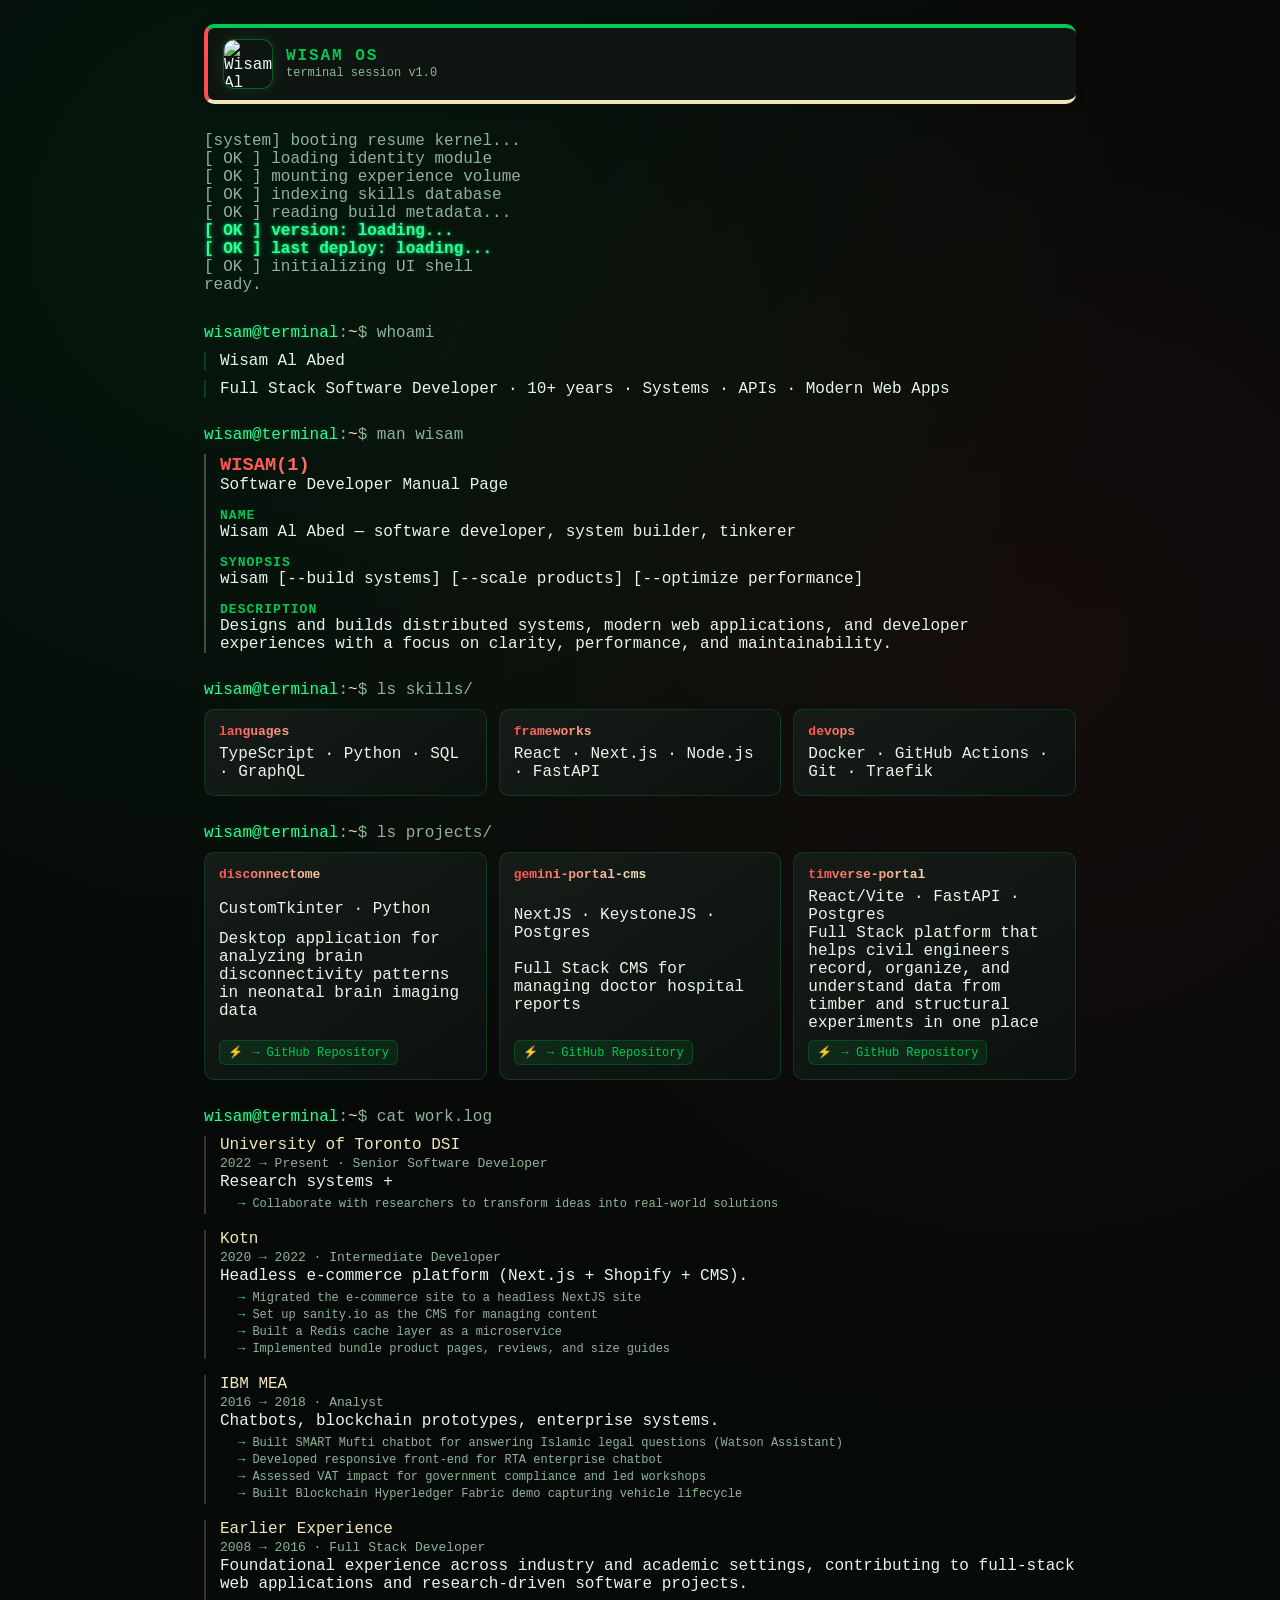
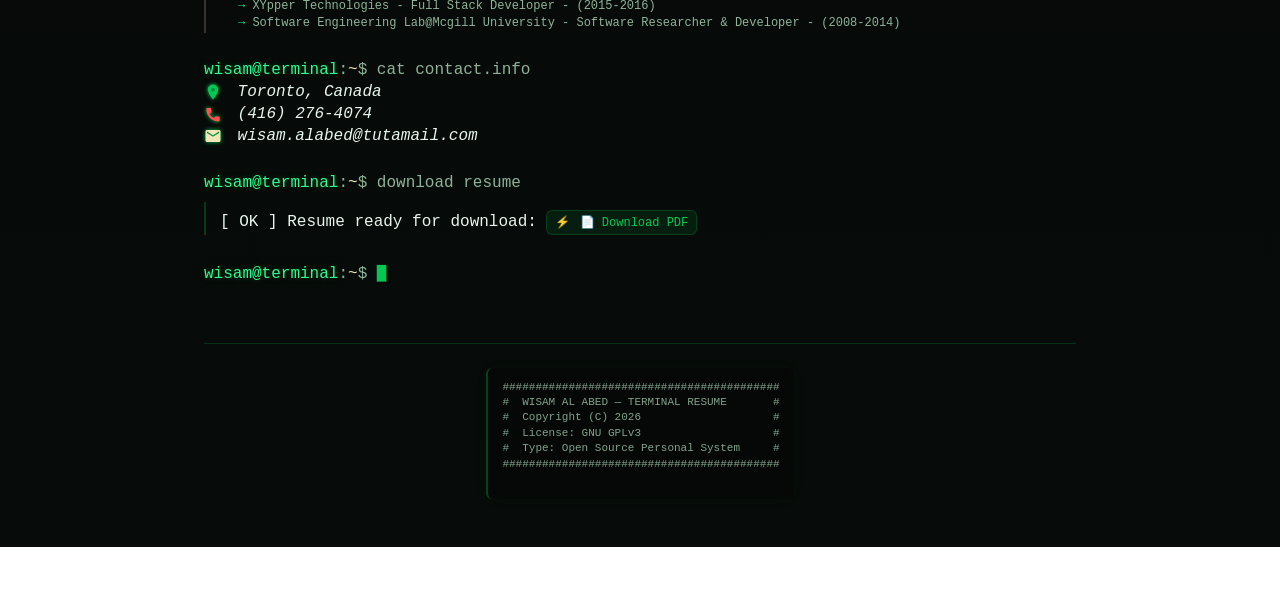
==== site/index.html @ 89fd5589 "fix: clean up earlier experience" ====
<!DOCTYPE html>
<html lang="en">

<head>
  <meta charset="UTF-8" />
  <meta name="viewport" content="width=device-width, initial-scale=1.0" />
  <title>wisam@terminal:~$</title>
  <link rel="icon" type="image/png" sizes="32x32" href="favicon.png">
  <link rel="icon" type="image/png" sizes="16x16" href="favicon.png">
  <link rel="stylesheet" href="styles.css" />
</head>

<body>
  <main class="terminal" role="main" aria-label="Elite Terminal Resume">

    <header class="logo" aria-label="System Identity">
      <img src="https://avatars.githubusercontent.com/u/4520207?s=400" alt="Wisam Al Abed avatar" />
      <div class="logo-text">
        <span class="sys-name">WISAM OS</span>
        <span class="sys-tag">terminal session v1.0</span>
      </div>
    </header>

    <!-- BOOT SEQUENCE -->
    <section class="boot">
      <p><span class="sys">[system]</span> booting resume kernel...</p>
      <p><span class="ok">[ OK ]</span> loading identity module</p>
      <p><span class="ok">[ OK ]</span> mounting experience volume</p>
      <p><span class="ok">[ OK ]</span> indexing skills database</p>
      <p><span class="ok">[ OK ]</span> reading build metadata...</p>
      <p id="version-line">[ OK ] version: loading...</p>
      <p id="deploy-line">[ OK ] last deploy: loading...</p>
      <p><span class="ok">[ OK ]</span> initializing UI shell</p>
      <p class="cursor-line">ready.</p>
    </section>

    <!-- WHOAMI -->
    <section class="block">
      <p class="prompt-line">
        <span class="user">wisam@terminal</span>:<span class="path">~</span>$ whoami
      </p>
      <p class="out big">
        Wisam Al Abed
      </p>
      <p class="out dim">
        Full Stack Software Developer · 10+ years · Systems · APIs · Modern Web Apps
      </p>
    </section>

    <!-- MAN PAGE -->
    <section class="block">
      <p class="prompt-line">
        <span class="user">wisam@terminal</span>:<span class="path">~</span>$ man wisam
      </p>

      <article class="man">
        <h1>WISAM(1)</h1>
        <p class="dim">Software Developer Manual Page</p>

        <h2>NAME</h2>
        <p>Wisam Al Abed — software developer, system builder, tinkerer</p>

        <h2>SYNOPSIS</h2>
        <p>wisam [--build systems] [--scale products] [--optimize performance]</p>

        <h2>DESCRIPTION</h2>
        <p>
          Designs and builds distributed systems, modern web applications,
          and developer experiences with a focus on clarity, performance,
          and maintainability.
        </p>
      </article>
    </section>

    <!-- SKILLS -->
    <section class="block">
      <p class="prompt-line">
        <span class="user">wisam@terminal</span>:<span class="path">~</span>$ ls skills/
      </p>

      <div class="grid">
        <div class="card">
          <h3>languages</h3>
          <p>TypeScript · Python · SQL · GraphQL</p>
        </div>

        <div class="card">
          <h3>frameworks</h3>
          <p>React · Next.js · Node.js · FastAPI</p>
        </div>

        <div class="card">
          <h3>devops</h3>
          <p>Docker · GitHub Actions · Git · Traefik</p>
        </div>
      </div>
    </section>

    <!-- PROJECTS SHOWCASE -->
    <section class="block">
      <p class="prompt-line">
        <span class="user">wisam@terminal</span>:<span class="path">~</span>$ ls projects/
      </p>

      <div class="grid">
        <div class="card">
          <h3>Disconnectome</h3>
          <p>CustomTkinter · Python </p>
          <p>Desktop application for analyzing brain disconnectivity patterns in neonatal brain imaging data</p>
          <p><a href="https://github.com/sufkes/neonatal_disconnectome" target="_blank" class="github-link">→ GitHub
              Repository</a></p>
        </div>

        <div class="card">
          <h3>GEMINI-portal-CMS</h3>
          <p>NextJS · KeystoneJS · Postgres</p>
          <p>Full Stack CMS for managing doctor hospital reports</p>
          <p><a href="https://github.com/GEMINI-Medicine/GEMINI-DSI-portal-template" target="_blank"
              class="github-link">→ GitHub Repository</a></p>
        </div>

        <div class="card">
          <h3>timverse-portal</h3>
          <p>React/Vite · FastAPI · Postgres</p>
          <p>Full Stack platform that helps civil engineers record, organize, and understand data from timber and structural experiments in one place</p>
          <p><a href="https://github.com/SuStrucSy/BarkByte" target="_blank" class="github-link">→
              GitHub Repository</a></p>
        </div>

      </div>
    </section>

    <!-- WORK -->
    <section class="block">
      <p class="prompt-line">
        <span class="user">wisam@terminal</span>:<span class="path">~</span>$ cat work.log
      </p>

      <div class="timeline">

        <article class="job">
          <p class="title">University of Toronto DSI</p>
          <p class="meta">2022 → Present · Senior Software Developer</p>
          <p class="desc">Research systems + </p>
          <ul class="highlights">
            <li>Collaborate with researchers to transform ideas into real-world solutions</li>
          </ul>
        </article>

        <article class="job">
          <p class="title">Kotn</p>
          <p class="meta">2020 → 2022 · Intermediate Developer</p>
          <p class="desc">Headless e-commerce platform (Next.js + Shopify + CMS).</p>
          <ul class="highlights">
            <li>Migrated the e-commerce site to a headless NextJS site</li>
            <li>Set up sanity.io as the CMS for managing content</li>
            <li>Built a Redis cache layer as a microservice</li>
            <li>Implemented bundle product pages, reviews, and size guides</li>
          </ul>
        </article>

        <article class="job">
          <p class="title">IBM MEA</p>
          <p class="meta">2016 → 2018 · Analyst</p>
          <p class="desc">Chatbots, blockchain prototypes, enterprise systems.</p>
          <ul class="highlights">
            <li>Built SMART Mufti chatbot for answering Islamic legal questions (Watson Assistant)</li>
            <li>Developed responsive front-end for RTA enterprise chatbot</li>
            <li>Assessed VAT impact for government compliance and led workshops</li>
            <li>Built Blockchain Hyperledger Fabric demo capturing vehicle lifecycle</li>
          </ul>
        </article>

        <article class="job">
          <p class="title">Earlier Experience</p>
          <p class="meta">2008 → 2016 · Full Stack Developer</p>
          <p class="desc">Foundational experience across industry and academic settings, contributing to full-stack web applications and research-driven software projects.</p>
          <ul class="highlights">
            <li> XYpper Technologies - Full Stack Developer - (2015-2016)</li>
            <li>Software Engineering Lab@Mcgill University - Software Researcher & Developer - (2008-2014)</li>
          </ul>
        </article>
      </div>
    </section>

    <!-- CONTACT -->
    <section class="block">
      <p class="prompt-line">
        <span class="user">wisam@terminal</span>:<span class="path">~</span>$ cat contact.info
      </p>

      <address class="contact">
        <p>
          <svg class="icon-location" xmlns="http://www.w3.org/2000/svg" viewBox="0 0 24 24">
            <path
              d="M12 2C8.13401 2 5 5.13401 5 9C5 13.25 12 22 12 22C12 22 19 13.25 19 9C19 5.13401 15.866 2 12 2ZM12 11.5C10.6193 11.5 9.5 10.3807 9.5 9C9.5 7.61929 10.6193 6.5 12 6.5C13.3807 6.5 14.5 7.61929 14.5 9C14.5 10.3807 13.3807 11.5 12 11.5Z" />
          </svg>
          Toronto, Canada
        </p>
        <p>
          <svg class="icon-phone" xmlns="http://www.w3.org/2000/svg" viewBox="0 0 24 24">
            <path
              d="M6.62 10.79C8.06 13.81 10.19 15.94 13.21 17.38L15.41 15.18C15.6 14.99 15.86 14.93 16.11 14.99C17.27 15.29 18.5 15.45 19.77 15.45C20.4 15.45 20.91 15.96 20.91 16.59V20.91C20.91 21.54 20.4 22.05 19.77 22.05C10.49 22.05 3 14.56 3 5.28C3 4.65 3.51 4.14 4.14 4.14H8.46C9.09 4.14 9.6 4.65 9.6 5.28C9.6 6.55 9.76 7.78 10.06 8.94C10.12 9.19 10.06 9.45 9.87 9.64L7.67 11.84Z" />
          </svg>
          (416) 276-4074
        </p>
        <p>
          <svg class="icon-email" xmlns="http://www.w3.org/2000/svg" viewBox="0 0 24 24">
            <path
              d="M20 4H4C2.897 4 2 4.897 2 6V18C2 19.103 2.897 20 4 20H20C21.103 20 22 19.103 22 18V6C22 4.897 21.103 4 20 4ZM20 8L12 13L4 8V6L12 11L20 6V8Z" />
          </svg>
          wisam.alabed@tutamail.com
        </p>
      </address>
    </section>

    <!-- DOWNLOAD RESUME COMMAND -->
    <section class="block">
      <p class="prompt-line">
        <span class="user">wisam@terminal</span>:<span class="path">~</span>$ download resume
      </p>

      <p class="out" id="resume-line">
        [ OK ] Resume ready for download:
        <a href="https://wisamalabed.github.io/wisam-alabed-v4/resume-macchiato.pdf" target="_blank"
          class="github-link">📄 Download PDF</a>
      </p>
    </section>

    <!-- CURSOR -->
    <section class="cursor">
      <span class="user">wisam@terminal</span>:<span class="path">~</span>$ <span class="blink">█</span>
    </section>
    <footer class="terminal-footer" aria-label="License information">
      <pre class="copyleft-banner">
##########################################
#  WISAM AL ABED — TERMINAL RESUME       #
#  Copyright (C) 2026                    #
#  License: GNU GPLv3                    #
#  Type: Open Source Personal System     #
##########################################
  </pre>
    </footer>
  </main>

</body>

</html>
---- site/styles.css ----
/* =========================
   VARIABLES
========================= */
:root {
  /* Core Palette (Palestine-inspired) */
  --bg: #070b09;
  /* deep ink black */
  --panel: #0e1511;
  /* lifted surface */
  --text: #e7f5ec;
  /* soft off-white green tint */
  --dim: #8fb39a;
  /* muted terminal green */
  --green: #00c853;
  /* terminal green */
  --green-soft: #2dfc8f;
  --red: #ff4f4f;
  /* accent red from Palestine flag */
  --sand: #f0e6b8;
  /* sand tone from flag */
  --cyan: #4dfcff;
  --red-rgb: 229, 57, 53;
  --green-rgb: 0, 200, 83;
  --sand-rgb: 200, 182, 138;

  /* Typography */
  --font-mono: ui-monospace, SFMono-Regular, Menlo, Monaco, monospace;

  /* Borders & Shadows */
  --border-radius-small: 6px;
  --border-radius-medium: 10px;
  --shadow-card: 0 0 18px rgba(0, 200, 83, 0.05);

  /* Animations */
  --blink-duration: 1s;
  --flicker-duration: 4s;
  --metadata-flicker-duration: 3s;
}

/* =========================
   RESET
========================= */
* {
  box-sizing: border-box;
  margin: 0;
  padding: 0;
}

body {
  font-family: var(--font-mono);
  color: var(--text);
  background:
    radial-gradient(circle at 20% 10%, rgba(0, 200, 83, 0.08), transparent 40%),
    radial-gradient(circle at 80% 30%, rgba(255, 79, 79, 0.06), transparent 45%),
    linear-gradient(to bottom, #050807, var(--bg));
}

/* Geometric grid for texture */
body::before {
  content: "";
  position: fixed;
  inset: 0;
  pointer-events: none;
  opacity: 0.06;
  background-image:
    linear-gradient(45deg, rgba(255, 255, 255, 0.08) 1px, transparent 1px),
    linear-gradient(-45deg, rgba(255, 255, 255, 0.06) 1px, transparent 1px);
  background-size: 60px 60px;
}

/* CRT scanlines */
body::after {
  content: "";
  position: fixed;
  inset: 0;
  pointer-events: none;
  background: repeating-linear-gradient(to bottom,
      rgba(255, 255, 255, 0.02),
      rgba(255, 255, 255, 0.02) 1px,
      transparent 2px,
      transparent 4px);
  mix-blend-mode: overlay;
  opacity: 0.25;
}

/* =========================
   TERMINAL CONTAINER
========================= */
.terminal {
  max-width: 920px;
  margin: 0 auto;
  padding: 24px;
}

/* =========================
   LOGO (flat, subtle)
========================= */
.logo {
  display: flex;
  align-items: center;
  gap: 14px;
  margin-bottom: 28px;
  padding: 12px 16px;
  /* compact padding */
  border-radius: var(--border-radius-medium);

  /* subtle solid background using sand as base */
  background: var(--panel);
  /* keeps it neutral and soft */

  /* optional colored border to hint Palestine colors */
  border-left: 4px solid var(--red);
  border-top: 4px solid var(--green);
  border-bottom: 4px solid var(--sand);

  backdrop-filter: blur(6px);
  box-shadow: 0 0 12px rgba(0, 0, 0, 0.1);
  /* subtle shadow */
}

.logo img {
  width: 48px;
  height: 48px;
  border-radius: 10px;
  box-shadow: 0 0 0 1px rgba(var(--green-rgb), 0.3),
    0 0 12px rgba(var(--green-rgb), 0.2);
  filter: contrast(1.05) saturate(1.1);
  animation: flicker var(--flicker-duration) infinite;
}

.logo-text {
  display: flex;
  flex-direction: column;
  line-height: 1.2;
}

.sys-name {
  color: var(--green);
  font-weight: 700;
  letter-spacing: 0.12em;
  text-transform: uppercase;
}

.sys-tag {
  color: var(--dim);
  font-size: 12px;
}

/* =========================
   BOOT SEQUENCE
========================= */
.boot {
  color: var(--dim);
  margin-bottom: 30px;
}

/* Generic fade-in for all lines */
.boot p {
  opacity: 0;
  animation: bootIn 0.4s forwards;
  animation-delay: calc(0.2s + 0.3s * var(--i));
  /* staggered automatically */
}

/* Assign --i dynamically using nth-child */
.boot p:nth-child(1) {
  --i: 0;
}

.boot p:nth-child(2) {
  --i: 1;
}

.boot p:nth-child(3) {
  --i: 2;
}

.boot p:nth-child(4) {
  --i: 3;
}

.boot p:nth-child(5) {
  --i: 4;
}

.boot p:nth-child(6) {
  --i: 5;
}

.boot p:nth-child(7) {
  --i: 6;
}

.boot p:nth-child(8) {
  --i: 7;
}

.boot p:nth-child(9) {
  --i: 8;
}

/* Metadata flicker */
#version-line,
#deploy-line {
  color: var(--green-soft);
  font-weight: 700;
  text-shadow: 0 0 2px rgba(0, 255, 150, 0.5),
    0 0 4px rgba(0, 255, 150, 0.4),
    0 0 6px rgba(0, 255, 150, 0.3);
}


/* Fade-in animation */
@keyframes bootIn {
  to {
    opacity: 1;
  }
}

/* Flicker animation for metadata lines */
@keyframes metadata-flicker {

  0%,
  100% {
    opacity: 1;
  }

  92% {
    opacity: 1;
  }

  93% {
    opacity: 0.85;
  }

  94% {
    opacity: 1;
  }

  97% {
    opacity: 0.9;
  }
}

@keyframes flicker {

  0%,
  100% {
    opacity: 1;
  }

  92% {
    opacity: 1;
  }

  93% {
    opacity: 0.85;
  }

  94% {
    opacity: 1;
  }

  97% {
    opacity: 0.9;
  }
}

/* =========================
   PROMPT & BLOCK
========================= */
.prompt-line {
  margin: 0;
  color: var(--dim);
}

.user {
  color: var(--green-soft);
  text-shadow: 0 0 6px rgba(0, 200, 83, 0.3);
}

.path {
  color: var(--sand);
}

.block {
  margin-bottom: 28px;
}

.out {
  margin-top: 10px;
  padding-left: 14px;
  border-left: 2px solid rgba(0, 200, 83, 0.25);
}

/* =========================
   DOWNLOAD BLOCK
========================= */
#resume-line {
  opacity: 0;
  animation: bootIn 0.4s forwards;
  animation-delay: 0.3s;
  /* adjust timing if needed */
}

/* =========================
   MAN PAGE
========================= */
.man {
  margin-top: 10px;
  padding-left: 14px;
  border-left: 2px solid rgba(200, 182, 138, 0.35);
}

.man h1 {
  background: linear-gradient(90deg, var(--red), var(--sand), var(--green));
  -webkit-background-clip: text;
  -webkit-text-fill-color: transparent;
  background-clip: text;
  margin: 0;
}

.man h2 {
  margin-top: 14px;
  color: var(--green);
  font-size: 13px;
  letter-spacing: 0.08em;
  text-transform: uppercase;
}

/* =========================
   GRID CARDS
========================= */
.grid {
  display: grid;
  grid-template-columns: repeat(auto-fit, minmax(220px, 1fr));
  gap: 12px;
  margin-top: 10px;
}

.card {
  background: linear-gradient(145deg, rgba(255, 255, 255, 0.03), rgba(0, 0, 0, 0.2)), var(--panel);
  border: 1px solid rgba(0, 200, 83, 0.2);
  padding: 14px;
  border-radius: var(--border-radius-medium);
  transition: transform 0.2s ease, border-color 0.2s ease, background 0.2s ease;
  position: relative;
  display: flex;
  flex-direction: column;
  justify-content: space-between;
}

.card:hover {
  transform: translateY(-2px);
  border-color: rgba(0, 200, 83, 0.35);
  color: var(--cyan);
}

/* Dark overlay on hover to improve contrast */
.card::after {
  content: "";
  position: absolute;
  inset: 0;
  border-radius: var(--border-radius-medium);
  background: rgba(0, 0, 0, 0.4);
  /* semi-transparent dark layer */
  opacity: 0;
  transition: opacity 0.2s ease;
  pointer-events: none;
}

.card:hover::after {
  opacity: 1;
}

/* Headings */
.card h3 {
  position: relative;
  /* above overlay */
  margin: 0 0 6px;
  font-size: 13px;
  text-transform: lowercase;
  background: linear-gradient(90deg, var(--red), var(--sand), var(--green));
  background-clip: text;
  -webkit-background-clip: text;
  -webkit-text-fill-color: transparent;
  z-index: 1;
}

/* Fallback: solid color for accessibility if gradient fails */
.card:hover h3 {
  color: var(--text);
  /* ensures visibility above gradient overlay */
}


/* =========================
   Project Showcase
========================= */

/* GitHub Link Styling */
.github-link {
  display: inline-block;
  margin-top: 8px;
  padding: 4px 8px;
  background: rgba(0, 200, 83, 0.1);
  color: var(--green);
  text-decoration: none;
  border-radius: var(--border-radius-small);
  font-size: 12px;
  transition: all 0.2s ease;
  border: 1px solid rgba(0, 200, 83, 0.2);
}

.github-link:hover {
  background: rgba(0, 200, 83, 0.2);
  border-color: var(--green);
  color: var(--green-soft);
  transform: translateY(-1px);
  box-shadow: 0 2px 4px rgba(0, 200, 83, 0.3);
}

.github-link::before {
  content: "⚡ ";
  margin-right: 2px;
}


/* =========================
   TIMELINE
========================= */
.timeline {
  margin-top: 10px;
  display: flex;
  flex-direction: column;
  gap: 16px;
}

.job {
  padding-left: 14px;
  border-left: 2px solid rgba(200, 182, 138, 0.25);
}

.title {
  color: var(--sand);
  margin: 0;
}

.meta {
  color: var(--dim);
  font-size: 13px;
  margin: 2px 0;
}

.desc {
  margin: 0;
  color: var(--text);
}

.highlights {
  margin: 6px 0 0 18px;
  padding: 0;
  list-style: none;
  color: var(--dim);
  font-size: 12px;
}

.highlights li::before {
  content: "→ ";
  color: var(--green-soft);
}

.highlights li {
  margin-bottom: 3px;
}

/* =========================
   CONTACT
========================= */
.contact p {
  margin: 4px 0;
}

.contact svg {
  width: 18px;
  height: 18px;
  vertical-align: middle;
  margin-right: 6px;
  transition: filter 0.3s ease;
  filter: drop-shadow(0 0 2px var(--green));
}

.icon-location {
  fill: var(--green);
  filter: drop-shadow(0 0 3px var(--green));
}

.icon-phone {
  fill: var(--red);
  filter: drop-shadow(0 0 3px var(--red));
}

.icon-email {
  fill: var(--sand);
  filter: drop-shadow(0 0 3px var(--sand));
}

/* Hover effect for glow intensification */
.contact p:hover svg {
  filter: drop-shadow(0 0 5px currentColor);
}

/* =========================
   CURSOR
========================= */
.cursor {
  margin-top: 30px;
  color: var(--dim);
}

.blink {
  animation: blink var(--blink-duration) infinite;
  color: var(--green);
}

@keyframes blink {
  50% {
    opacity: 0;
  }
}

/* =========================
   TERMINAL FOOTER
========================= */
.terminal-footer {
  margin-top: 60px;
  padding: 24px 16px;
  border-top: 1px solid rgba(0, 200, 83, 0.2);
  display: flex;
  justify-content: center;
  background: transparent;
}

.copyleft-banner {
  font-family: var(--font-mono);
  font-size: 11px;
  line-height: 1.4;
  color: var(--dim);
  white-space: pre;
  text-align: left;
  max-width: 100%;
  overflow-x: auto;
  padding: 12px 14px;
  border-left: 2px solid rgba(0, 200, 83, 0.35);
  background: rgba(0, 0, 0, 0.25);
  border-radius: var(--border-radius-small);
  opacity: 0.9;
  box-shadow: var(--shadow-card);
}

.copyleft-banner:hover {
  opacity: 1;
  border-left-color: var(--green);
  background: rgba(0, 200, 83, 0.06);
}

/* =========================
   RESPONSIVE
========================= */
@media (max-width: 600px) {
  .terminal {
    padding: 16px;
  }
}

/* =========================
   PRINT STYLES
========================= */
@media print {

  /* =========================
     BODY AND TERMINAL
  ========================== */
  body {
    background: #fff !important;
    color: #000 !important;
    font-family: Arial, Helvetica, sans-serif !important;
  }

  .terminal {
    max-width: 100% !important;
    padding: 0 !important;
    margin: 0 !important;
    border: none !important;
    background: none !important;
    box-shadow: none !important;
  }

  /* =========================
     HIDE NON-ESSENTIAL ELEMENTS
  ========================== */
  body::before,
  body::after,
  .logo img,
  .theme-switch,
  .copyleft-banner,
  .boot,
  .cursor {
    display: none !important;
  }

  /* =========================
     HEADERS AND LOGO TEXT
  ========================== */
  .logo {
    background: none !important;
    border: none !important;
    padding: 0 !important;
  }

  .logo-text,
  .sys-name,
  .sys-tag {
    color: #000 !important;
    text-shadow: none !important;
  }

  /* =========================
     PROMPT & BLOCKS
  ========================== */
  .prompt-line {
    display: none !important;
  }

  .block,
  .out,
  .man,
  .timeline,
  .grid {
    border: none !important;
    background: none !important;
    padding: 0 !important;
    margin: 0 0 12px 0 !important;
  }

  /* =========================
     JOB HIGHLIGHTS
  ========================== */
  .job {
    padding-left: 0 !important;
    border-left: none !important;
  }

  .title {
    font-weight: 700;
    font-size: 14px;
    color: #000 !important;
  }

  .meta {
    font-style: italic;
    font-size: 12px;
    color: #333 !important;
    margin: 0 0 4px 0;
  }

  .desc,
  .highlights {
    font-size: 12px;
    color: #000 !important;
    margin: 0 0 6px 0;
  }

  .highlights li {
    margin-left: 1em;
    color: #000 !important;
    list-style-type: disc;
  }

  /* =========================
     GRID CARDS
  ========================== */
  .grid {
    display: block !important;
  }

  .card {
    border: 1px solid #000 !important;
    padding: 6px 8px !important;
    margin-bottom: 8px;
    background: none !important;
    box-shadow: none !important;
  }

  .card h3,
  .card p {
    color: #000 !important;
    text-shadow: none !important;
  }

  /* =========================
     CONTACT SECTION
  ========================== */
  .contact p {
    font-size: 12px !important;
    color: #000 !important;
  }

  .icon-location,
  .icon-phone,
  .icon-email {
    display: none !important;
  }

  /* =========================
     CURSOR AND ANIMATIONS
  ========================== */
  .blink,
  .flicker,
  #version-line,
  #deploy-line {
    animation: none !important;
  }

  /* =========================
     FOOTER
  ========================== */
  .terminal-footer {
    display: none !important;
  }
}
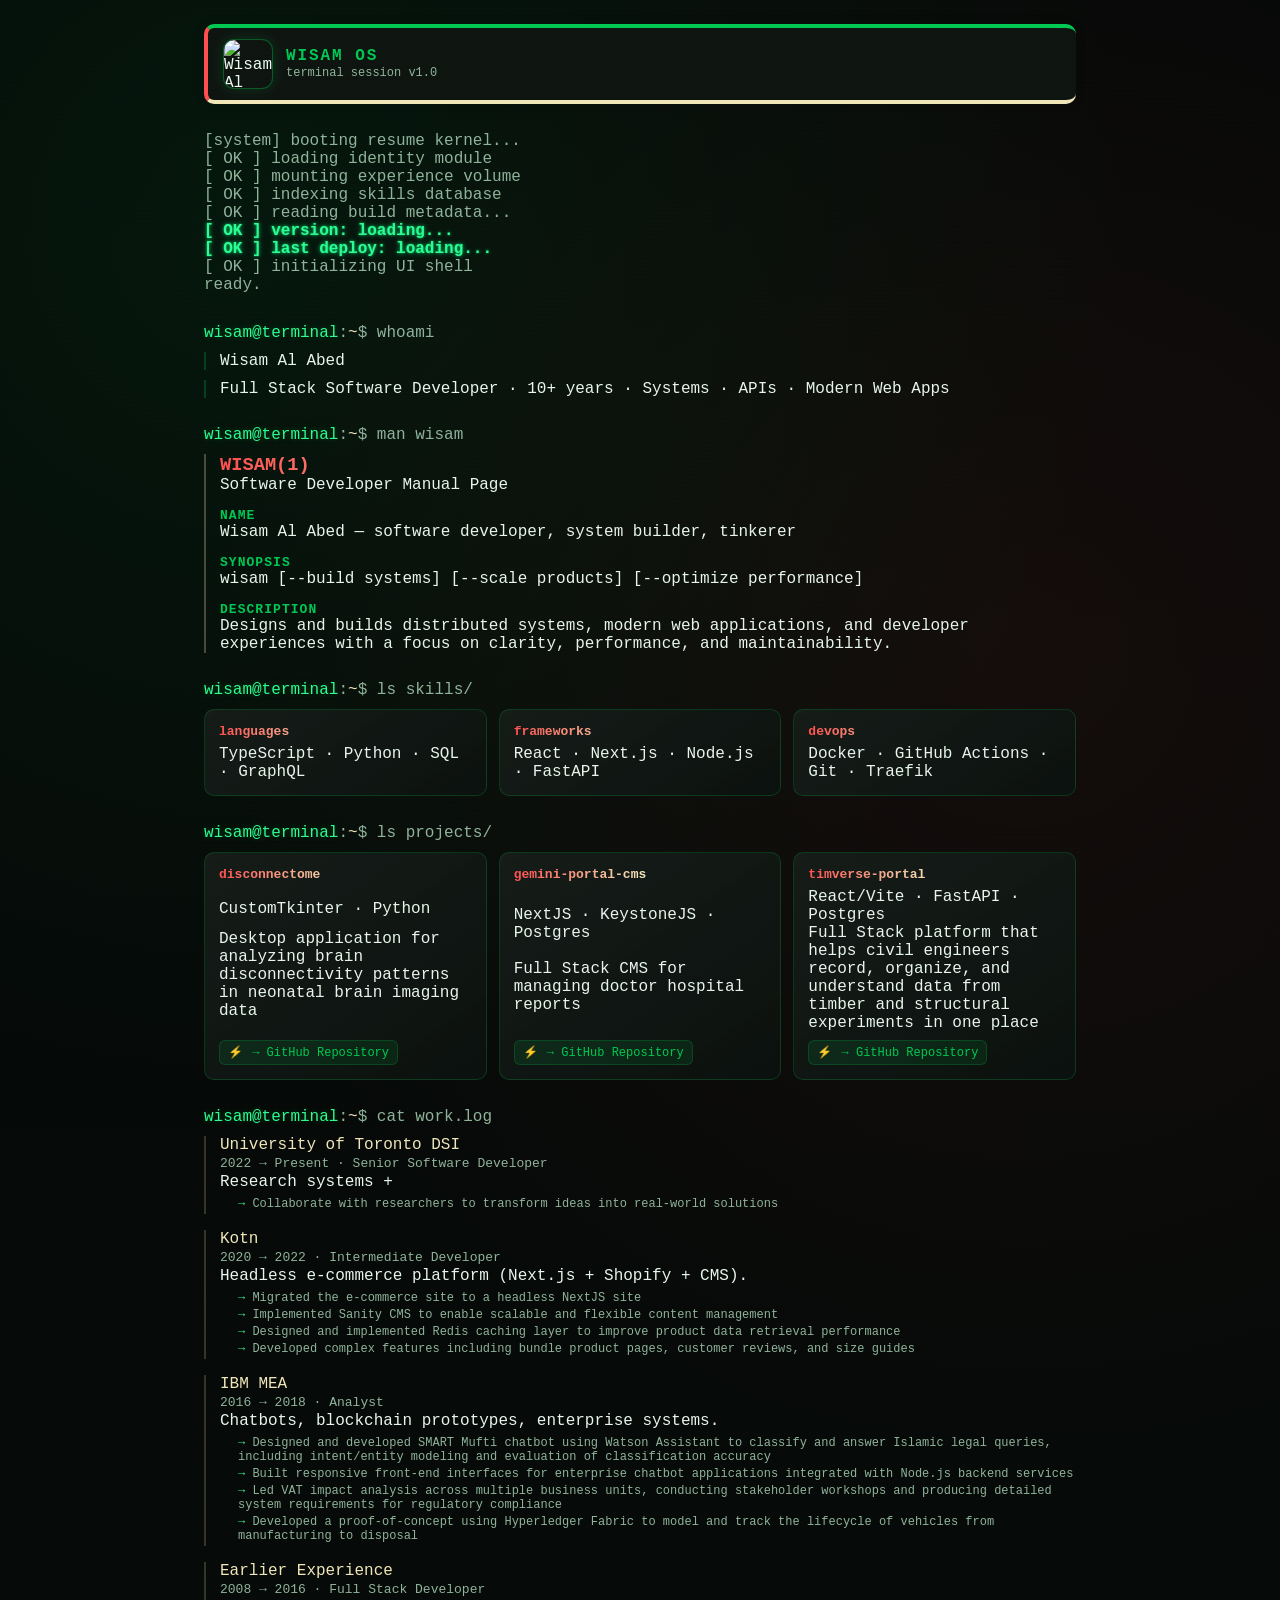
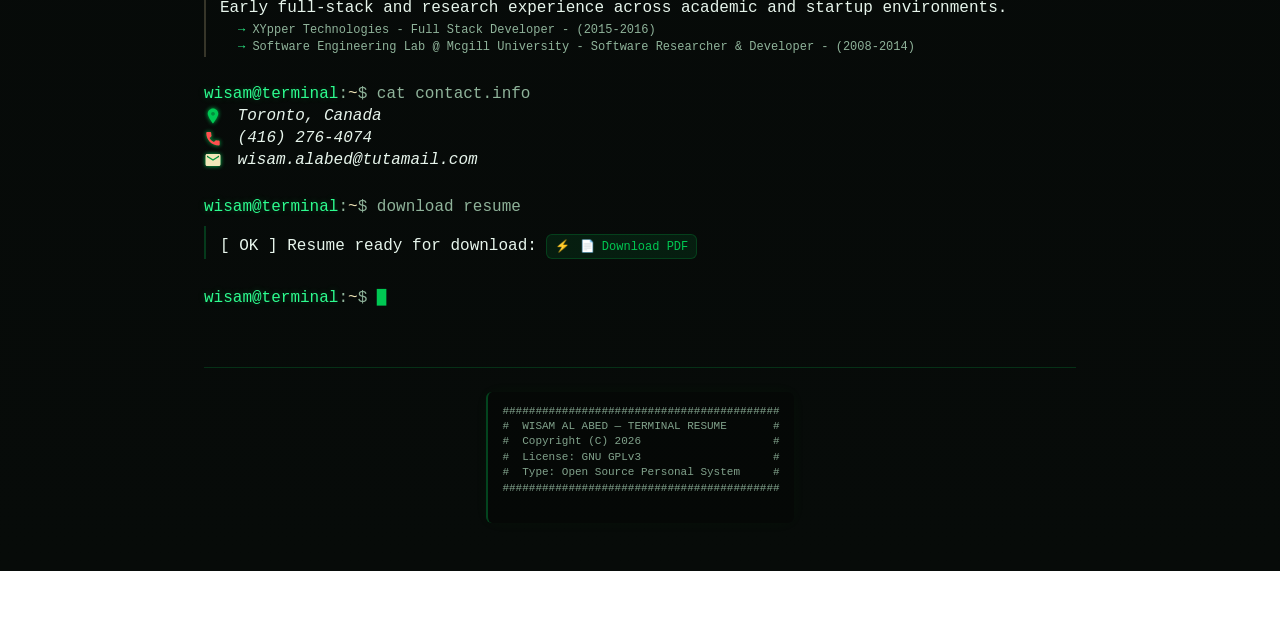
==== commit 017f6f77: "feat: update refine and polish writing" ====
--- a/site/index.html
+++ b/site/index.html
@@ -153,9 +153,9 @@
           <p class="desc">Headless e-commerce platform (Next.js + Shopify + CMS).</p>
           <ul class="highlights">
             <li>Migrated the e-commerce site to a headless NextJS site</li>
-            <li>Set up sanity.io as the CMS for managing content</li>
-            <li>Built a Redis cache layer as a microservice</li>
-            <li>Implemented bundle product pages, reviews, and size guides</li>
+            <li>Implemented Sanity CMS to enable scalable and flexible content management</li>
+            <li>Designed and implemented Redis caching layer to improve product data retrieval performance</li>
+            <li>Developed complex features including bundle product pages, customer reviews, and size guides</li>
           </ul>
         </article>
 
@@ -164,20 +164,20 @@
           <p class="meta">2016 → 2018 · Analyst</p>
           <p class="desc">Chatbots, blockchain prototypes, enterprise systems.</p>
           <ul class="highlights">
-            <li>Built SMART Mufti chatbot for answering Islamic legal questions (Watson Assistant)</li>
-            <li>Developed responsive front-end for RTA enterprise chatbot</li>
-            <li>Assessed VAT impact for government compliance and led workshops</li>
-            <li>Built Blockchain Hyperledger Fabric demo capturing vehicle lifecycle</li>
+            <li>Designed and developed SMART Mufti chatbot using Watson Assistant to classify and answer Islamic legal queries, including intent/entity modeling and evaluation of classification accuracy</li>
+            <li>Built responsive front-end interfaces for enterprise chatbot applications integrated with Node.js backend services</li>
+            <li>Led VAT impact analysis across multiple business units, conducting stakeholder workshops and producing detailed system requirements for regulatory compliance</li>
+            <li>Developed a proof-of-concept using Hyperledger Fabric to model and track the lifecycle of vehicles from manufacturing to disposal</li>
           </ul>
         </article>
 
         <article class="job">
           <p class="title">Earlier Experience</p>
           <p class="meta">2008 → 2016 · Full Stack Developer</p>
-          <p class="desc">Foundational experience across industry and academic settings, contributing to full-stack web applications and research-driven software projects.</p>
+          <p class="desc">Early full-stack and research experience across academic and startup environments.</p>
           <ul class="highlights">
             <li> XYpper Technologies - Full Stack Developer - (2015-2016)</li>
-            <li>Software Engineering Lab@Mcgill University - Software Researcher & Developer - (2008-2014)</li>
+            <li>Software Engineering Lab @ Mcgill University - Software Researcher & Developer - (2008-2014)</li>
           </ul>
         </article>
       </div>
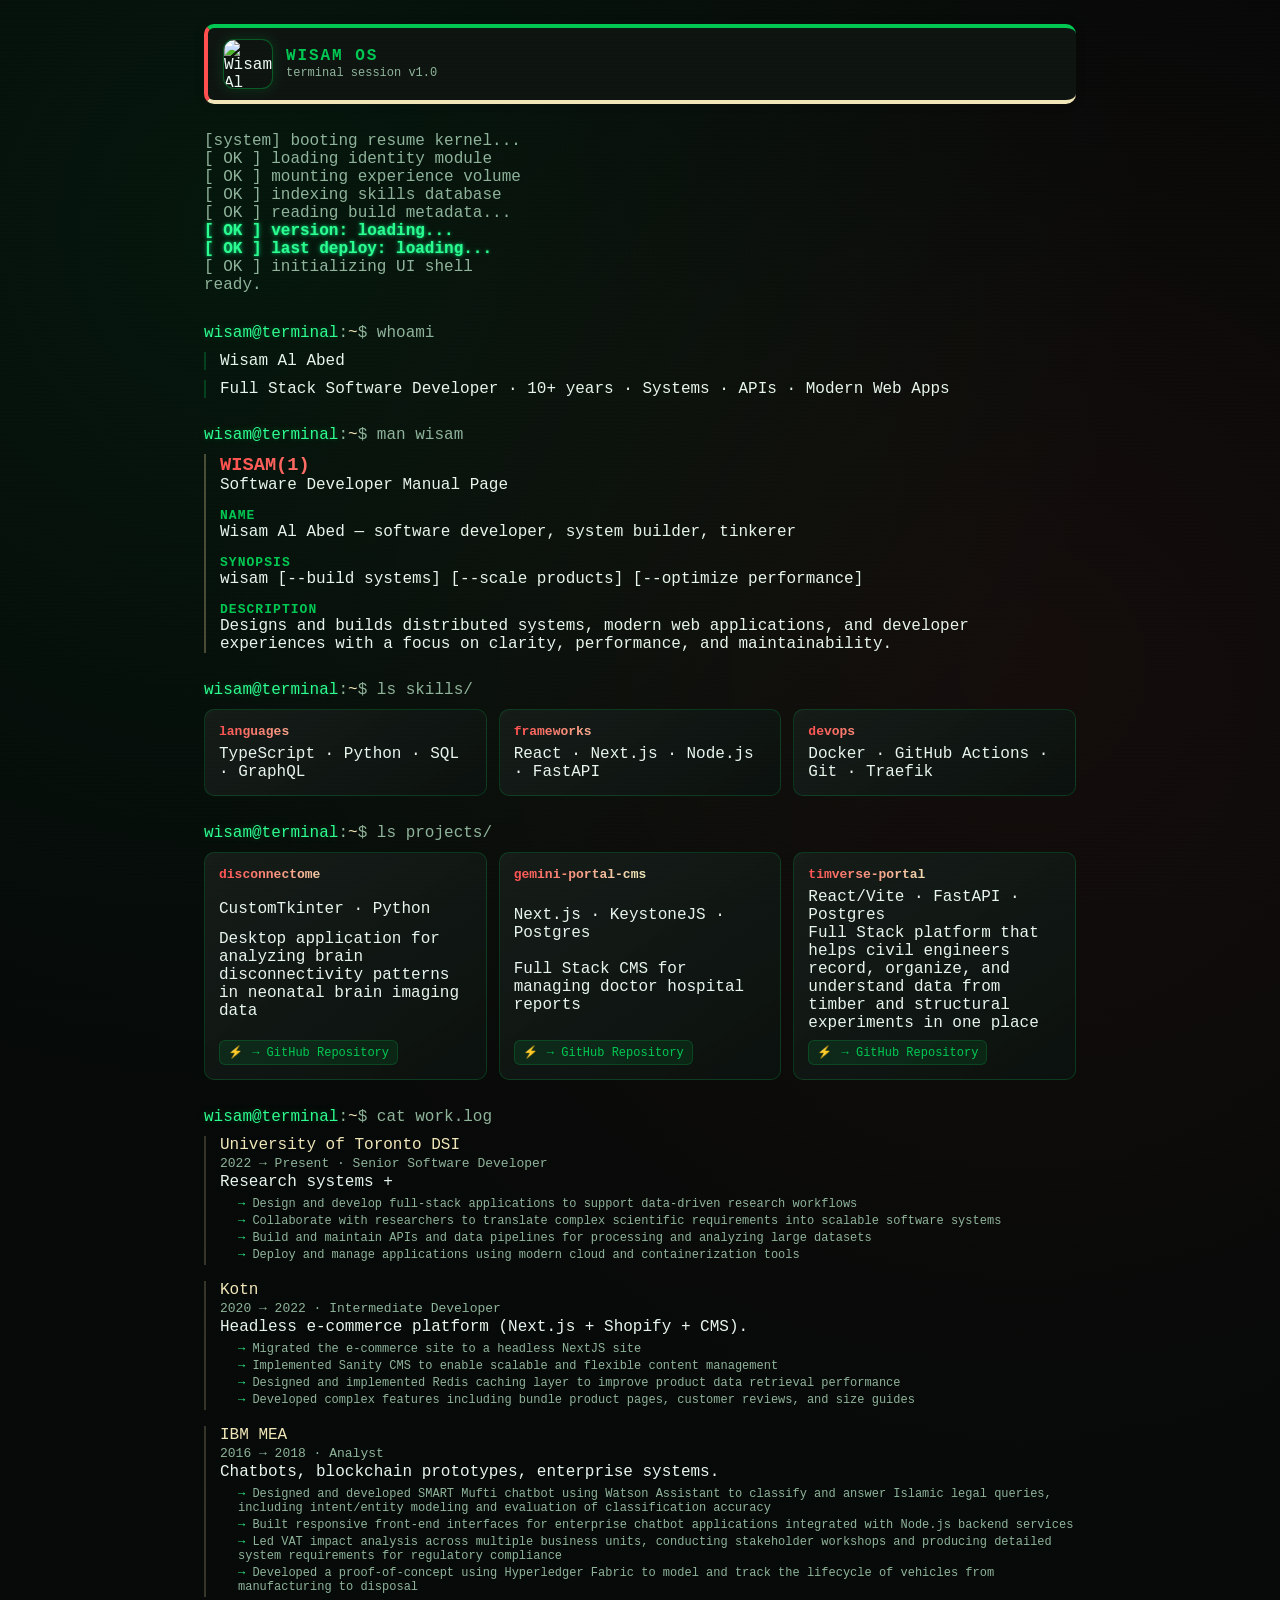
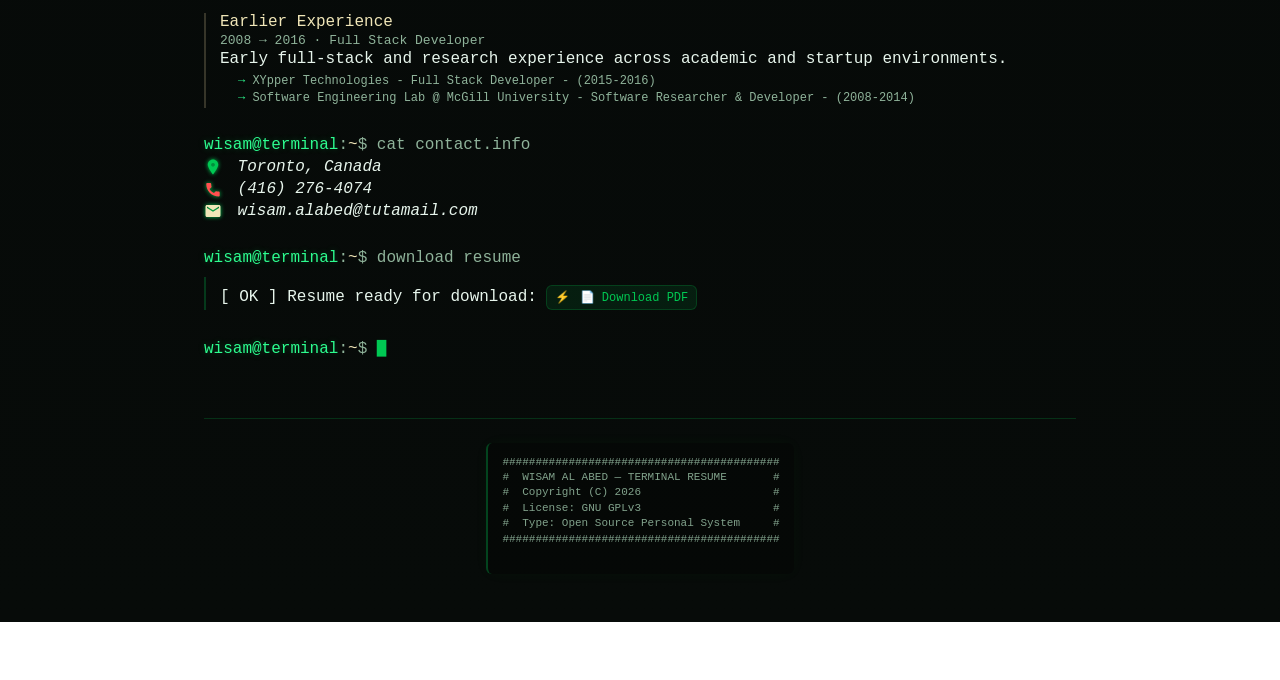
==== commit 6e234429: "feat: more cleanup of highlights" ====
--- a/site/index.html
+++ b/site/index.html
@@ -113,7 +113,7 @@
 
         <div class="card">
           <h3>GEMINI-portal-CMS</h3>
-          <p>NextJS · KeystoneJS · Postgres</p>
+          <p>Next.js · KeystoneJS · Postgres</p>
           <p>Full Stack CMS for managing doctor hospital reports</p>
           <p><a href="https://github.com/GEMINI-Medicine/GEMINI-DSI-portal-template" target="_blank"
               class="github-link">→ GitHub Repository</a></p>
@@ -143,7 +143,10 @@
           <p class="meta">2022 → Present · Senior Software Developer</p>
           <p class="desc">Research systems + </p>
           <ul class="highlights">
-            <li>Collaborate with researchers to transform ideas into real-world solutions</li>
+            <li>Design and develop full-stack applications to support data-driven research workflows</li>
+            <li>Collaborate with researchers to translate complex scientific requirements into scalable software systems</li>
+            <li>Build and maintain APIs and data pipelines for processing and analyzing large datasets</li>
+            <li>Deploy and manage applications using modern cloud and containerization tools</li>
           </ul>
         </article>
 
@@ -177,7 +180,7 @@
           <p class="desc">Early full-stack and research experience across academic and startup environments.</p>
           <ul class="highlights">
             <li> XYpper Technologies - Full Stack Developer - (2015-2016)</li>
-            <li>Software Engineering Lab @ Mcgill University - Software Researcher & Developer - (2008-2014)</li>
+            <li>Software Engineering Lab @ McGill University - Software Researcher & Developer - (2008-2014)</li>
           </ul>
         </article>
       </div>
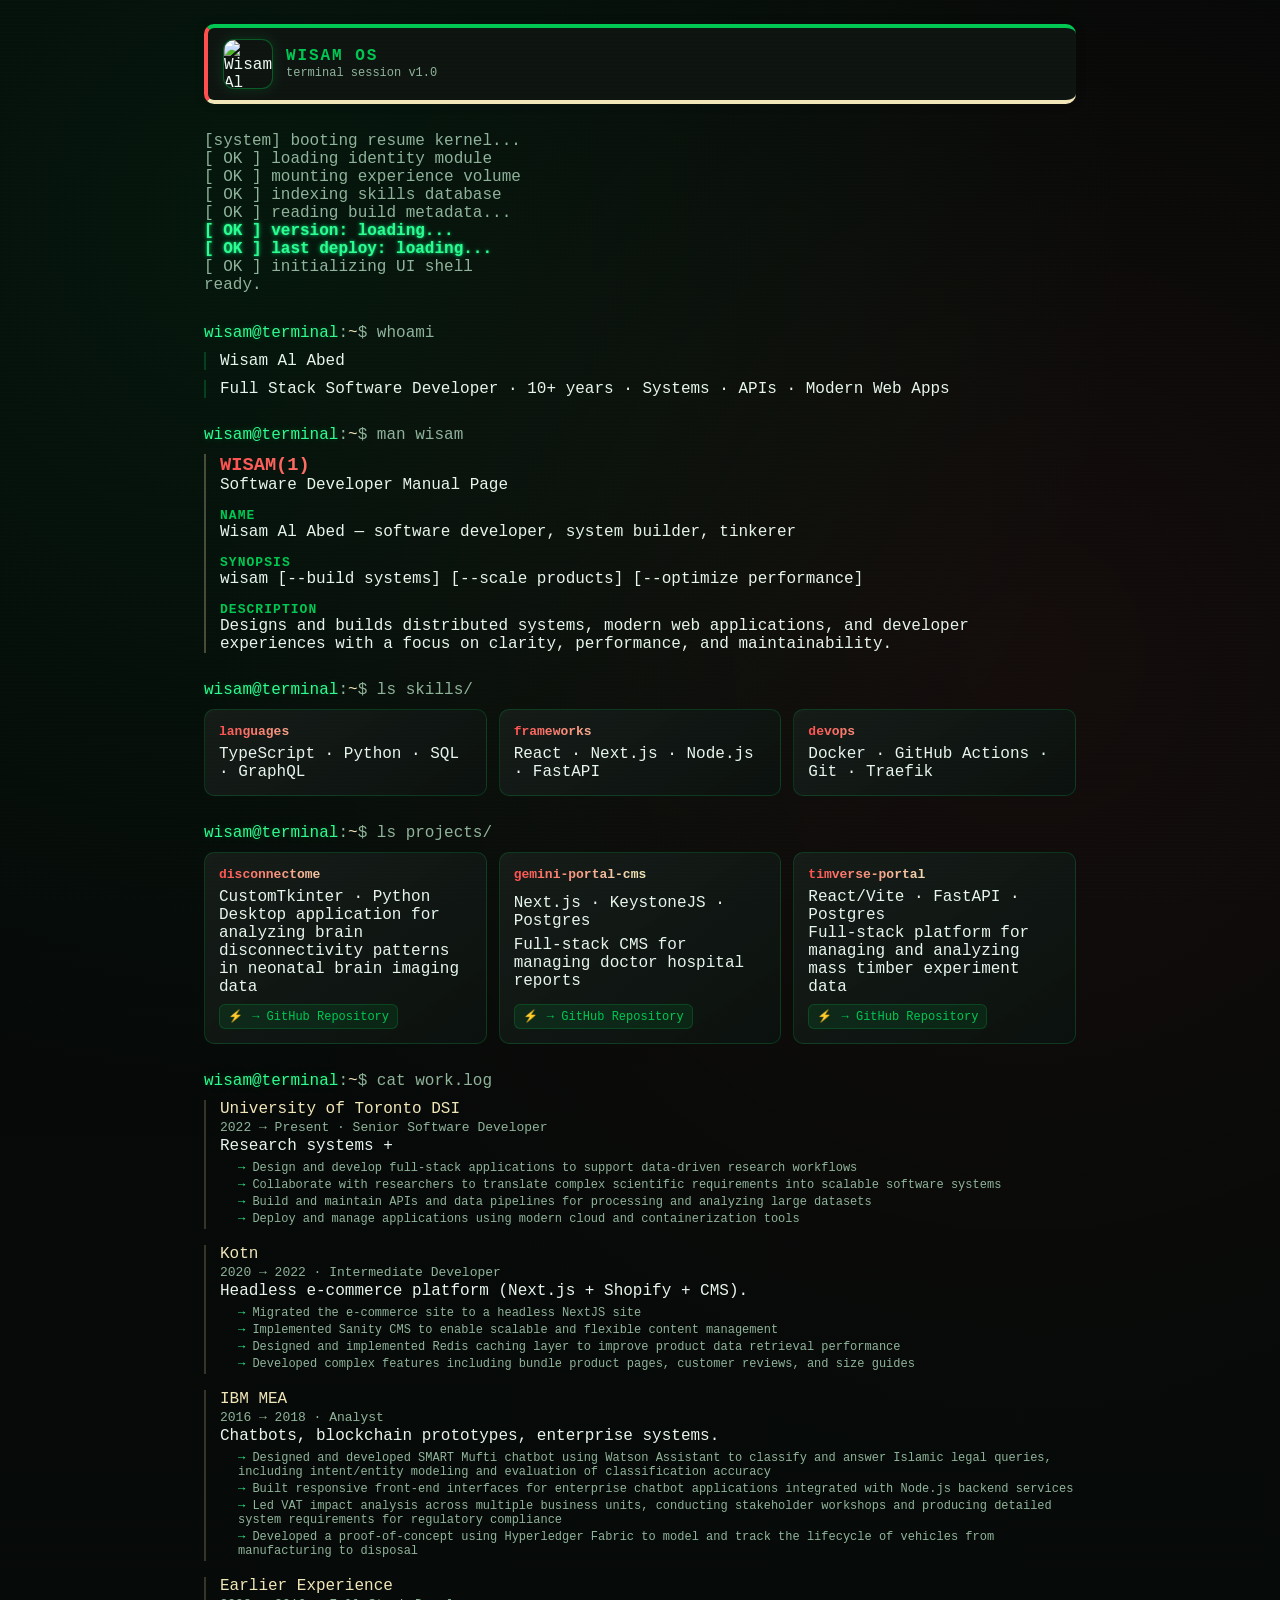
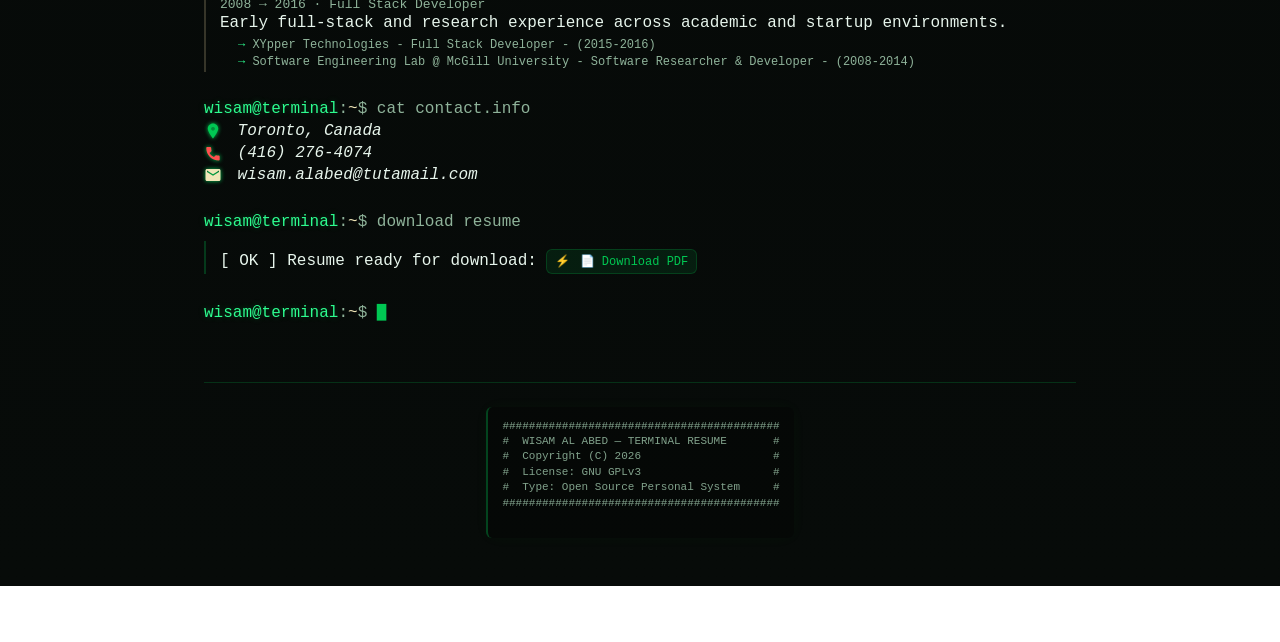
==== commit fd36c62e: "ci: clean up some text" ====
--- a/site/index.html
+++ b/site/index.html
@@ -114,7 +114,7 @@
         <div class="card">
           <h3>GEMINI-portal-CMS</h3>
           <p>Next.js · KeystoneJS · Postgres</p>
-          <p>Full Stack CMS for managing doctor hospital reports</p>
+          <p>Full-stack CMS for managing doctor hospital reports</p>
           <p><a href="https://github.com/GEMINI-Medicine/GEMINI-DSI-portal-template" target="_blank"
               class="github-link">→ GitHub Repository</a></p>
         </div>
@@ -122,7 +122,7 @@
         <div class="card">
           <h3>timverse-portal</h3>
           <p>React/Vite · FastAPI · Postgres</p>
-          <p>Full Stack platform that helps civil engineers record, organize, and understand data from timber and structural experiments in one place</p>
+          <p>Full-stack platform for managing and analyzing mass timber experiment data</p>
           <p><a href="https://github.com/SuStrucSy/BarkByte" target="_blank" class="github-link">→
               GitHub Repository</a></p>
         </div>
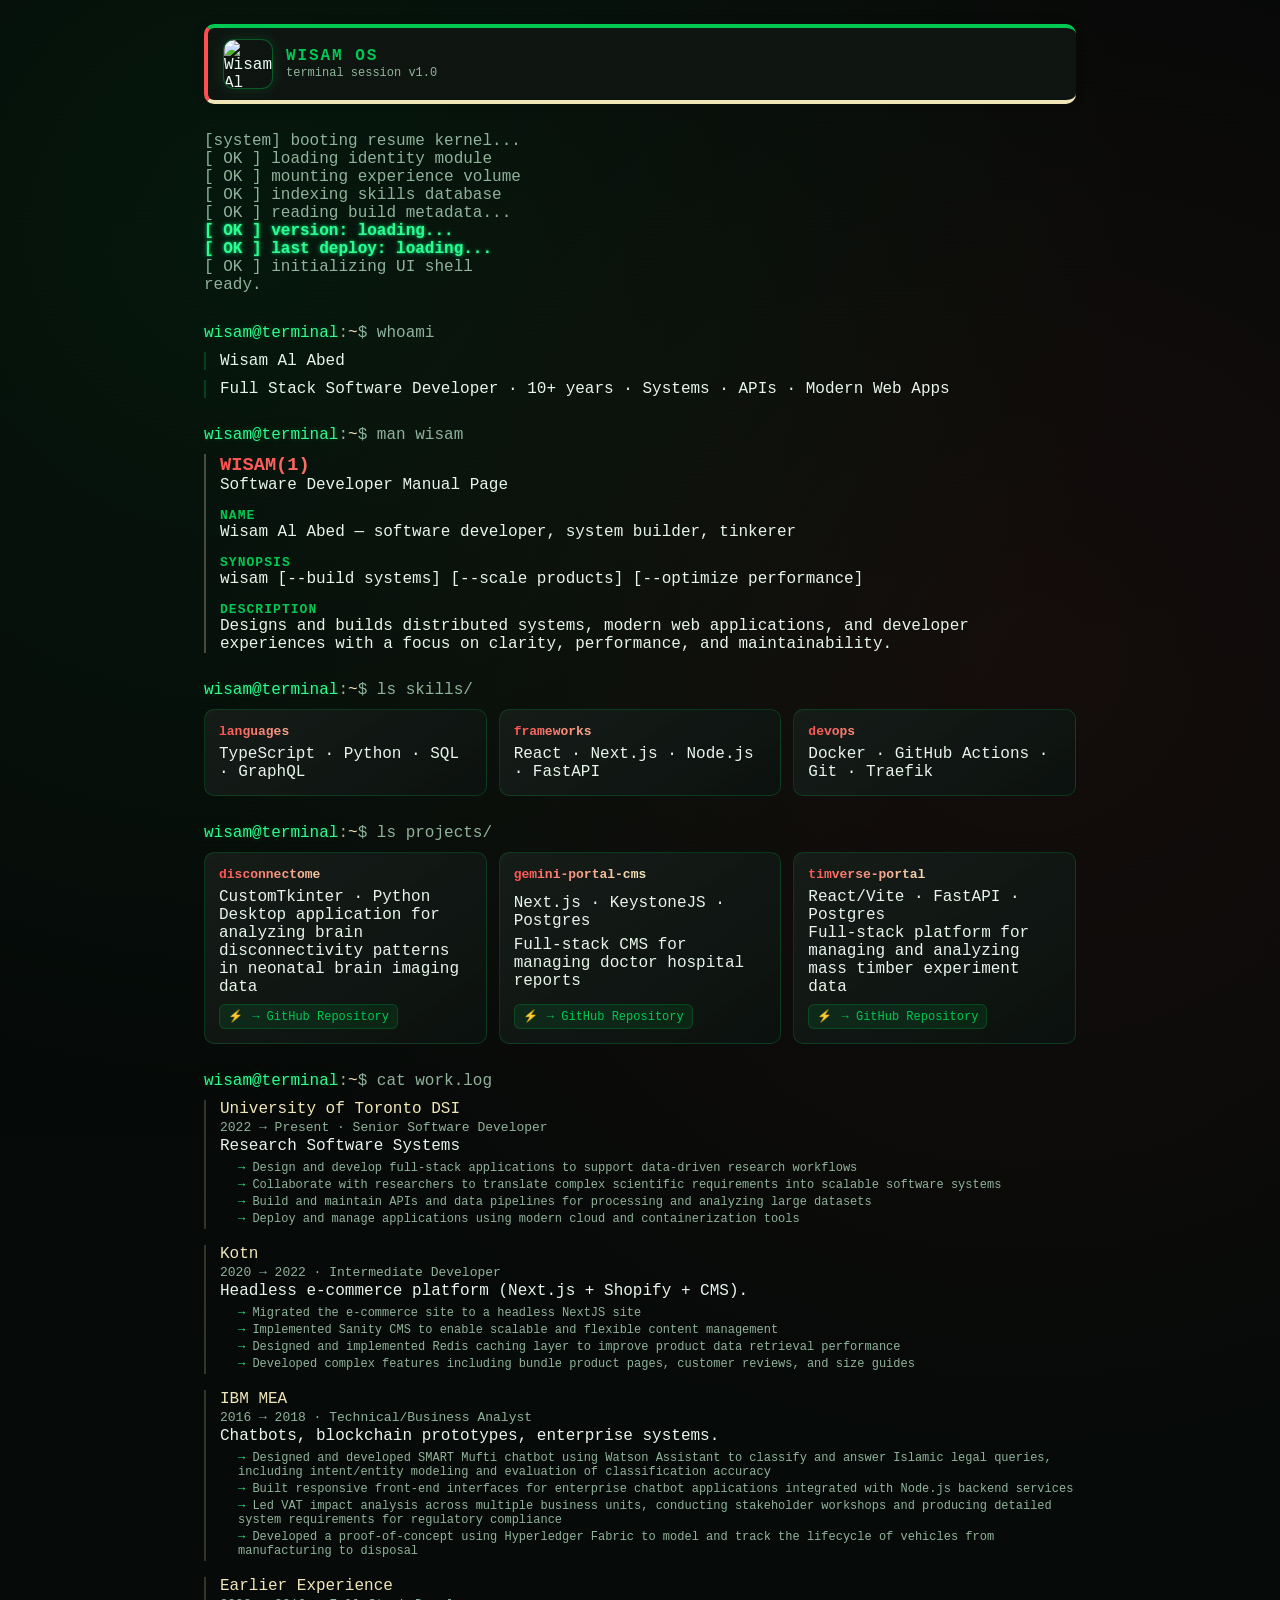
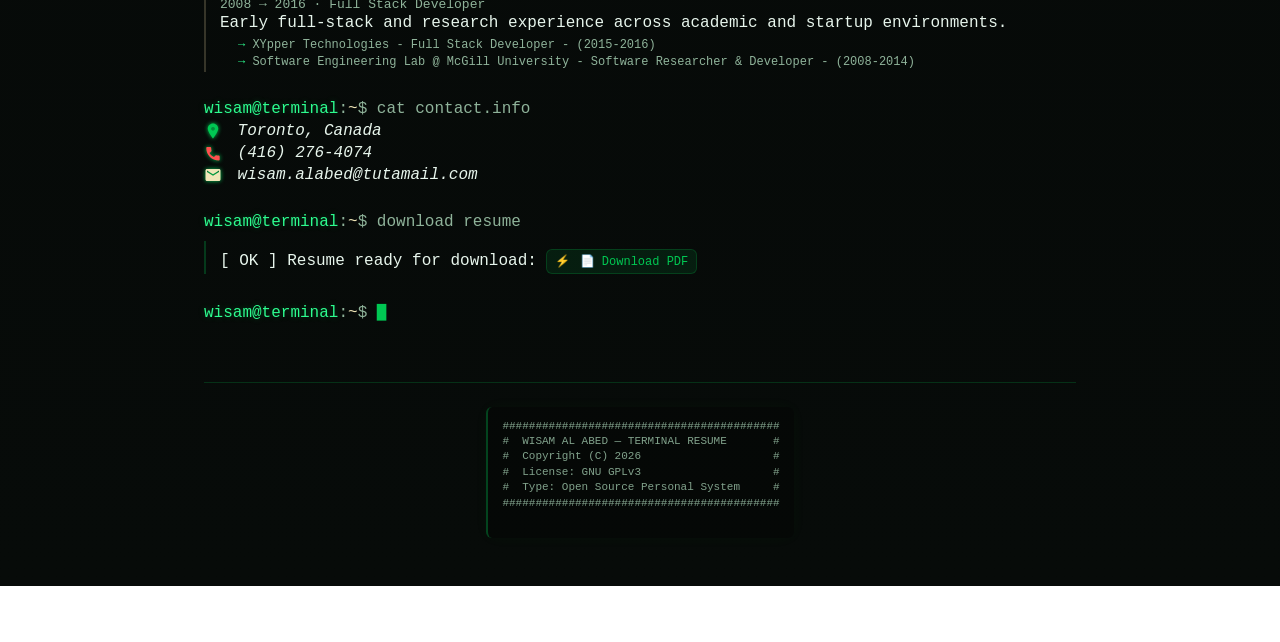
==== commit 5762bb1e: "ci: more word fixing" ====
--- a/site/index.html
+++ b/site/index.html
@@ -141,7 +141,7 @@
         <article class="job">
           <p class="title">University of Toronto DSI</p>
           <p class="meta">2022 → Present · Senior Software Developer</p>
-          <p class="desc">Research systems + </p>
+          <p class="desc">Research Software Systems</p>
           <ul class="highlights">
             <li>Design and develop full-stack applications to support data-driven research workflows</li>
             <li>Collaborate with researchers to translate complex scientific requirements into scalable software systems</li>
@@ -164,7 +164,7 @@
 
         <article class="job">
           <p class="title">IBM MEA</p>
-          <p class="meta">2016 → 2018 · Analyst</p>
+          <p class="meta">2016 → 2018 · Technical/Business Analyst</p>
           <p class="desc">Chatbots, blockchain prototypes, enterprise systems.</p>
           <ul class="highlights">
             <li>Designed and developed SMART Mufti chatbot using Watson Assistant to classify and answer Islamic legal queries, including intent/entity modeling and evaluation of classification accuracy</li>
